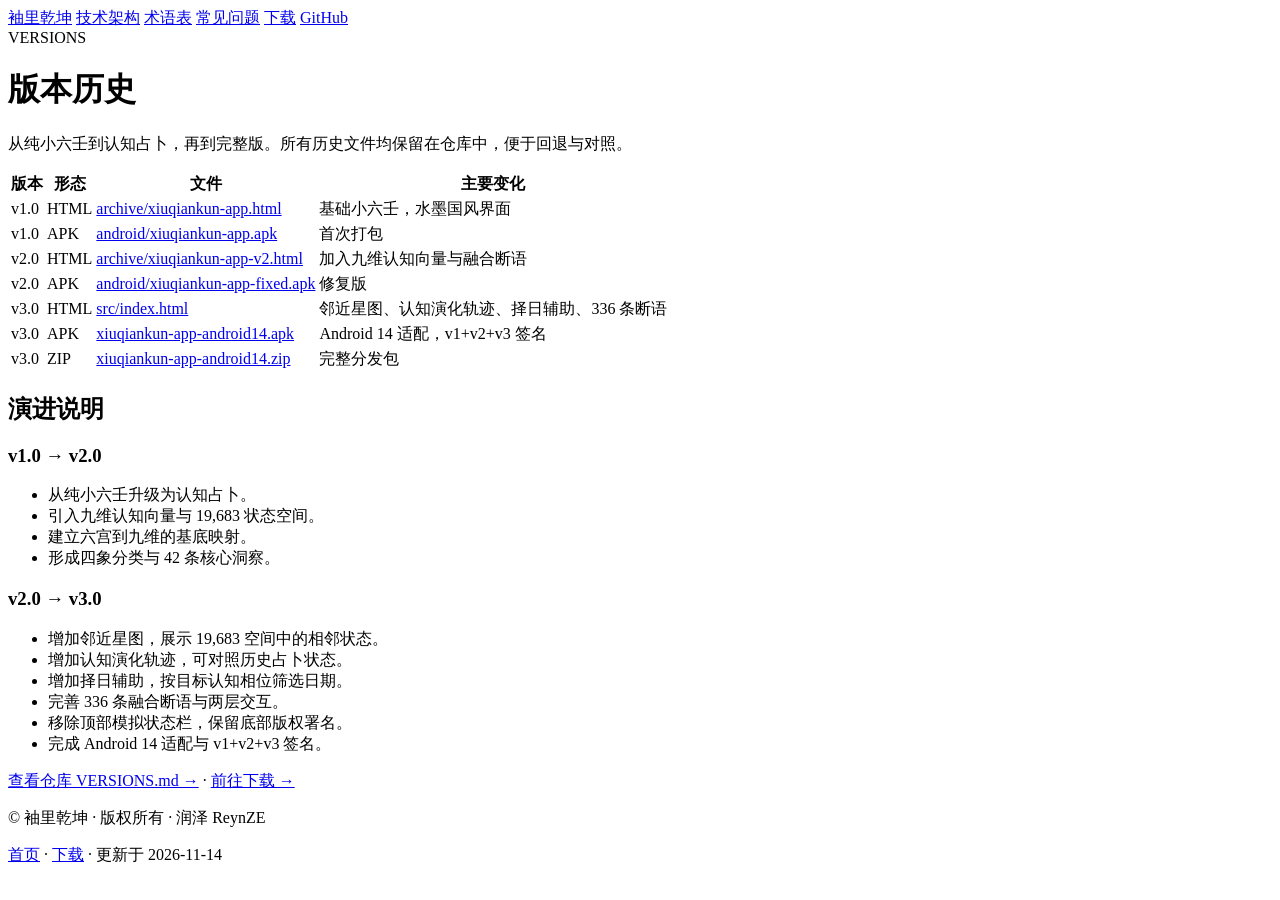
==== docs/versions.html @ c2b7d4b4 "feat(site): add versions.html" ====
<!doctype html>
<html lang="zh-CN">
<head>
<meta charset="utf-8">
<meta name="viewport" content="width=device-width, initial-scale=1">
<title>版本历史｜袖里乾坤 v1.0 至 v3.0 与历代 APK 归档</title>
<meta name="description" content="袖里乾坤历代版本：v1.0 原始小六壬、v2.0 认知融合版、v3.0 完整版（邻近星图、演化轨迹、择日辅助、336 条断语），含各版本 HTML 与 APK 归档链接。">
<meta name="keywords" content="袖里乾坤版本, 袖里乾坤历史版本, 袖里乾坤APK, 三元九维19683, 润泽AI项目">
<meta name="author" content="润泽 ReynZE">
<meta name="robots" content="index, follow, max-snippet:-1">
<link rel="canonical" href="https://q1z2q3-debug.github.io/xiuqiankun/versions.html">
<meta property="og:type" content="article">
<meta property="og:title" content="袖里乾坤版本历史">
<meta property="og:description" content="从 v1.0 到 v3.0 的功能演进与归档文件。">
<meta property="og:url" content="https://q1z2q3-debug.github.io/xiuqiankun/versions.html">
<link rel="icon" href="assets/icon.png">
<link rel="stylesheet" href="assets/site.css">
</head>
<body>
<header class="site">
  <nav class="nav">
    <a class="brand" href="./">袖里<span>乾坤</span></a>
    <a class="navlink" href="architecture.html">技术架构</a>
    <a class="navlink" href="glossary.html">术语表</a>
    <a class="navlink" href="faq.html">常见问题</a>
    <a class="navlink" href="download.html">下载</a>
    <span class="spacer"></span>
    <a class="navlink" href="https://github.com/q1z2q3-debug/xiuqiankun">GitHub</a>
  </nav>
</header>

<main>
  <div class="kicker">VERSIONS</div>
  <h1>版本历史</h1>
  <p class="lede">从纯小六壬到认知占卜，再到完整版。所有历史文件均保留在仓库中，便于回退与对照。</p>

  <table>
    <thead><tr><th>版本</th><th>形态</th><th>文件</th><th>主要变化</th></tr></thead>
    <tbody>
      <tr><td>v1.0</td><td>HTML</td><td><a href="https://github.com/q1z2q3-debug/xiuqiankun/blob/main/archive/xiuqiankun-app.html">archive/xiuqiankun-app.html</a></td><td>基础小六壬，水墨国风界面</td></tr>
      <tr><td>v1.0</td><td>APK</td><td><a href="https://github.com/q1z2q3-debug/xiuqiankun/blob/main/android/xiuqiankun-app.apk">android/xiuqiankun-app.apk</a></td><td>首次打包</td></tr>
      <tr><td>v2.0</td><td>HTML</td><td><a href="https://github.com/q1z2q3-debug/xiuqiankun/blob/main/archive/xiuqiankun-app-v2.html">archive/xiuqiankun-app-v2.html</a></td><td>加入九维认知向量与融合断语</td></tr>
      <tr><td>v2.0</td><td>APK</td><td><a href="https://github.com/q1z2q3-debug/xiuqiankun/blob/main/android/xiuqiankun-app-fixed.apk">android/xiuqiankun-app-fixed.apk</a></td><td>修复版</td></tr>
      <tr><td>v3.0</td><td>HTML</td><td><a href="https://github.com/q1z2q3-debug/xiuqiankun/blob/main/src/index.html">src/index.html</a></td><td>邻近星图、认知演化轨迹、择日辅助、336 条断语</td></tr>
      <tr><td>v3.0</td><td>APK</td><td><a href="https://github.com/q1z2q3-debug/xiuqiankun/releases/download/v3.0.0/xiuqiankun-app-android14.apk">xiuqiankun-app-android14.apk</a></td><td>Android 14 适配，v1+v2+v3 签名</td></tr>
      <tr><td>v3.0</td><td>ZIP</td><td><a href="https://github.com/q1z2q3-debug/xiuqiankun/releases/download/v3.0.0/xiuqiankun-app-android14.zip">xiuqiankun-app-android14.zip</a></td><td>完整分发包</td></tr>
    </tbody>
  </table>

  <h2>演进说明</h2>
  <h3>v1.0 → v2.0</h3>
  <ul>
    <li>从纯小六壬升级为认知占卜。</li>
    <li>引入九维认知向量与 19,683 状态空间。</li>
    <li>建立六宫到九维的基底映射。</li>
    <li>形成四象分类与 42 条核心洞察。</li>
  </ul>
  <h3>v2.0 → v3.0</h3>
  <ul>
    <li>增加邻近星图，展示 19,683 空间中的相邻状态。</li>
    <li>增加认知演化轨迹，可对照历史占卜状态。</li>
    <li>增加择日辅助，按目标认知相位筛选日期。</li>
    <li>完善 336 条融合断语与两层交互。</li>
    <li>移除顶部模拟状态栏，保留底部版权署名。</li>
    <li>完成 Android 14 适配与 v1+v2+v3 签名。</li>
  </ul>

  <p><a href="https://github.com/q1z2q3-debug/xiuqiankun/blob/main/VERSIONS.md">查看仓库 VERSIONS.md →</a> · <a href="download.html">前往下载 →</a></p>
</main>

<footer class="site">
  <div class="foot">
    <p>© 袖里乾坤 · 版权所有 · 润泽 ReynZE</p>
    <p><a href="./">首页</a> · <a href="download.html">下载</a> · 更新于 2026-11-14</p>
  </div>
</footer>
</body>
</html>
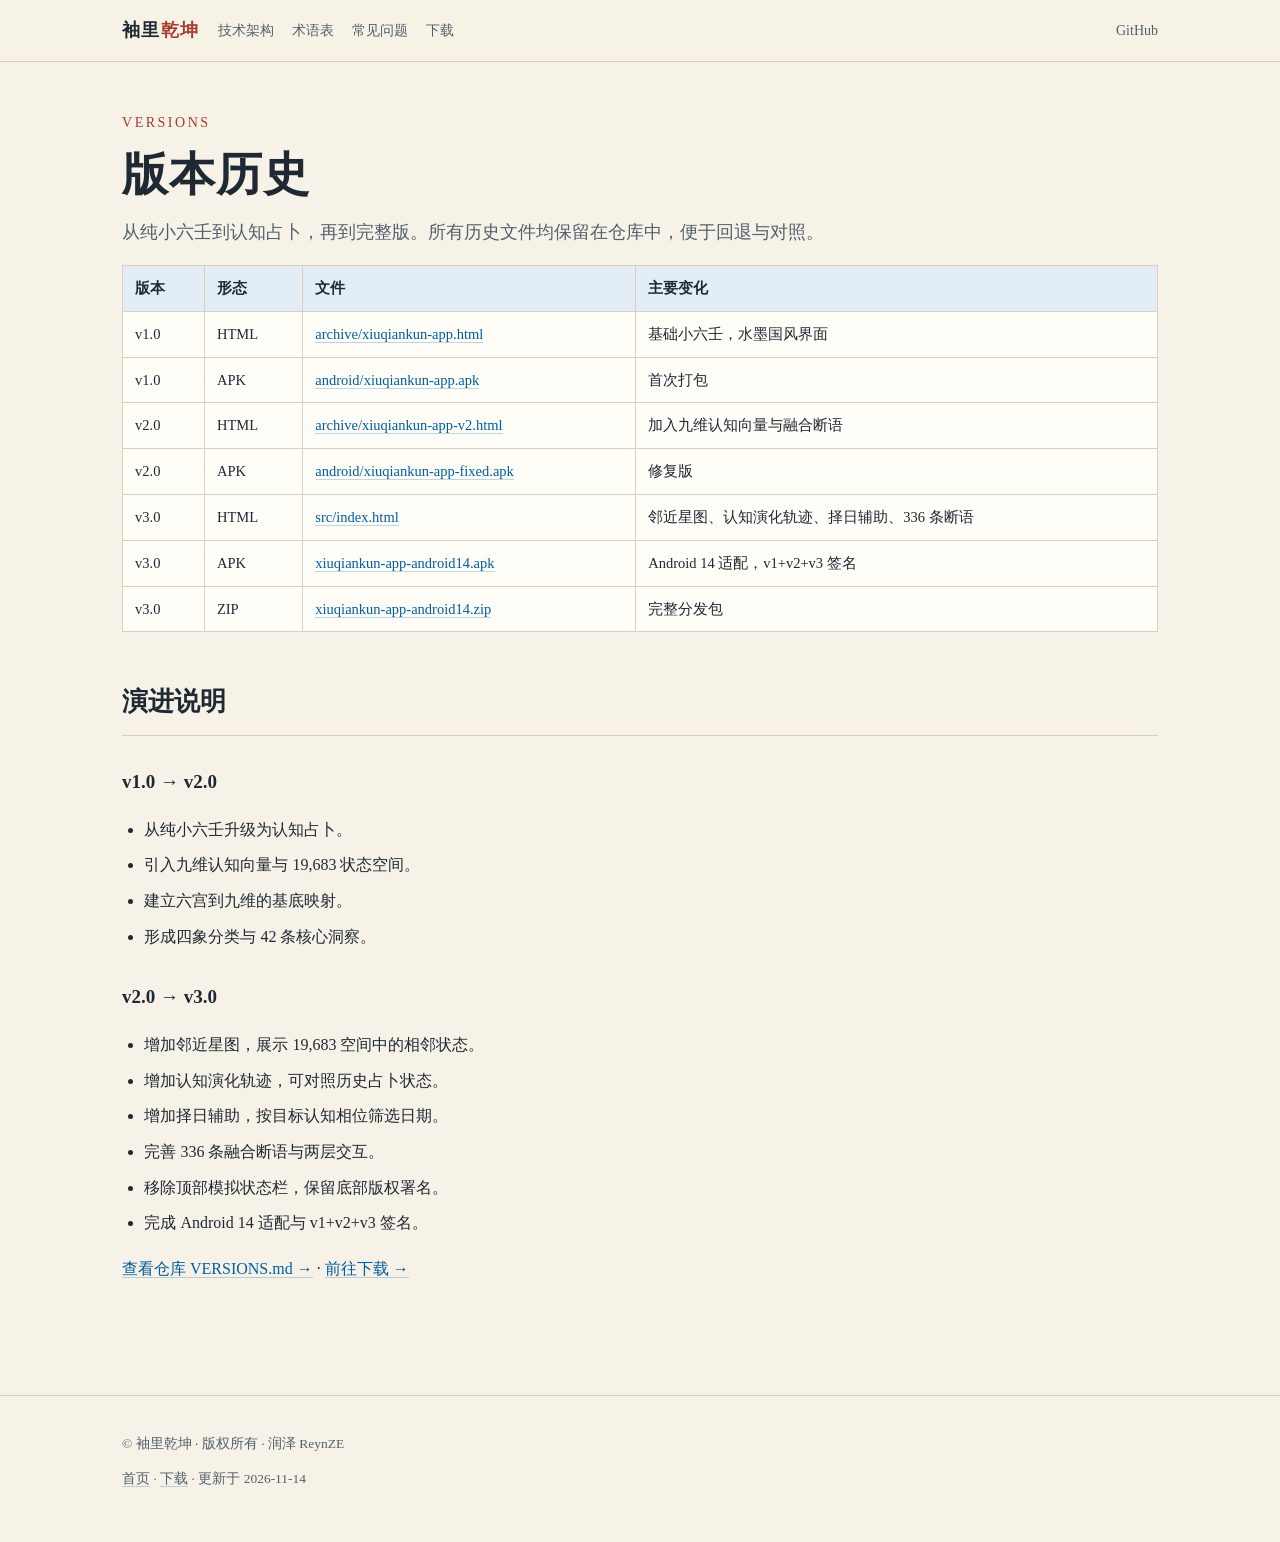
==== commit affd91af: "feat(site): add ItemList structured data to versions page" ====
--- a/docs/versions.html
+++ b/docs/versions.html
@@ -15,6 +15,21 @@
 <meta property="og:url" content="https://q1z2q3-debug.github.io/xiuqiankun/versions.html">
 <link rel="icon" href="assets/icon.png">
 <link rel="stylesheet" href="assets/site.css">
+<script type="application/ld+json">
+{
+  "@context": "https://schema.org",
+  "@type": "ItemList",
+  "name": "袖里乾坤版本历史",
+  "description": "从 v1.0 到 v3.0 的版本演进与归档文件。",
+  "itemListElement": [
+    {"@type": "ListItem", "position": 1, "name": "v1.0 原始版", "url": "https://github.com/q1z2q3-debug/xiuqiankun/blob/main/archive/xiuqiankun-app.html"},
+    {"@type": "ListItem", "position": 2, "name": "v2.0 认知融合版", "url": "https://github.com/q1z2q3-debug/xiuqiankun/blob/main/archive/xiuqiankun-app-v2.html"},
+    {"@type": "ListItem", "position": 3, "name": "v3.0 最终版", "url": "https://github.com/q1z2q3-debug/xiuqiankun/blob/main/src/index.html"},
+    {"@type": "ListItem", "position": 4, "name": "v3.0 Android 14 APK", "url": "https://github.com/q1z2q3-debug/xiuqiankun/releases/download/v3.0.0/xiuqiankun-app-android14.apk"}
+  ]
+}
+</script>
+
 </head>
 <body>
 <header class="site">
--- a/docs/assets/site.css
+++ b/docs/assets/site.css
@@ -0,0 +1,71 @@
+:root {
+  --paper: #F7F2E7;
+  --ink: #1F2933;
+  --ink-soft: #52606D;
+  --line: #D9CFBB;
+  --accent: #005DA1;
+  --accent-soft: #E3EDF5;
+  --seal: #A63D2F;
+}
+* { box-sizing: border-box; }
+html { scroll-behavior: smooth; }
+body {
+  margin: 0;
+  background: var(--paper);
+  color: var(--ink);
+  font-family: "Noto Serif SC", "Songti SC", "SimSun", Georgia, serif;
+  line-height: 1.85;
+  font-size: 16px;
+}
+a { color: var(--accent); text-decoration: none; border-bottom: 1px solid rgba(0,93,161,.25); }
+a:hover { border-bottom-color: var(--accent); }
+header.site {
+  border-bottom: 1px solid var(--line);
+  background: rgba(247,242,231,.92);
+  position: sticky; top: 0; z-index: 10;
+  backdrop-filter: blur(6px);
+}
+.nav {
+  max-width: 1080px; margin: 0 auto; padding: 14px 22px;
+  display: flex; align-items: center; gap: 18px; flex-wrap: wrap;
+}
+.brand { font-weight: 700; font-size: 18px; letter-spacing: .08em; color: var(--ink); border: 0; }
+.brand span { color: var(--seal); }
+.nav a.navlink { font-size: 14px; border: 0; color: var(--ink-soft); }
+.nav a.navlink:hover { color: var(--accent); }
+.nav .spacer { flex: 1; }
+main { max-width: 1080px; margin: 0 auto; padding: 48px 22px 72px; }
+.hero { padding: 26px 0 8px; }
+.kicker { color: var(--seal); font-size: 14px; letter-spacing: .18em; }
+h1 { font-size: clamp(30px, 5vw, 46px); line-height: 1.25; margin: 10px 0 12px; letter-spacing: .02em; }
+h2 { font-size: 26px; margin: 46px 0 14px; padding-bottom: 8px; border-bottom: 1px solid var(--line); }
+h3 { font-size: 19px; margin: 28px 0 8px; }
+p { margin: 10px 0; }
+.lede { font-size: 18px; color: var(--ink-soft); max-width: 820px; }
+.grid { display: grid; grid-template-columns: repeat(auto-fit, minmax(240px, 1fr)); gap: 16px; margin: 18px 0; }
+.card { background: #FFFDF8; border: 1px solid var(--line); border-radius: 10px; padding: 18px 20px; }
+.card h3 { margin-top: 0; }
+.card p { font-size: 14.5px; color: var(--ink-soft); }
+table { width: 100%; border-collapse: collapse; margin: 16px 0; font-size: 14.5px; background: #FFFDF8; }
+th, td { border: 1px solid var(--line); padding: 9px 12px; text-align: left; vertical-align: top; }
+th { background: var(--accent-soft); font-weight: 700; }
+code, .mono { font-family: "SFMono-Regular", Consolas, "Liberation Mono", monospace; font-size: .92em; background: rgba(0,0,0,.04); padding: 1px 5px; border-radius: 4px; }
+.dl { display: flex; gap: 12px; flex-wrap: wrap; margin: 18px 0 6px; }
+.btn { display: inline-block; padding: 12px 20px; border-radius: 8px; background: var(--accent); color: #fff; border: 0; font-size: 15px; }
+.btn:hover { background: #004a80; }
+.btn.secondary { background: transparent; color: var(--accent); border: 1px solid var(--accent); }
+.note { background: #FFF8E6; border-left: 4px solid #D9A441; padding: 12px 16px; margin: 18px 0; font-size: 14.5px; }
+.def { background: #FFFDF8; border: 1px solid var(--line); border-left: 4px solid var(--accent); padding: 18px 20px; margin: 20px 0; }
+.def strong { color: var(--accent); }
+.meta { color: var(--ink-soft); font-size: 13.5px; }
+footer.site { border-top: 1px solid var(--line); margin-top: 30px; }
+.foot { max-width: 1080px; margin: 0 auto; padding: 26px 22px 40px; color: var(--ink-soft); font-size: 13.5px; }
+.foot a { color: var(--ink-soft); }
+ul, ol { padding-left: 1.4em; }
+li { margin: 6px 0; }
+.anchor-list { columns: 2; column-gap: 28px; }
+@media (max-width: 640px) {
+  main { padding-top: 30px; }
+  .anchor-list { columns: 1; }
+  th, td { padding: 7px 8px; font-size: 13.5px; }
+}
